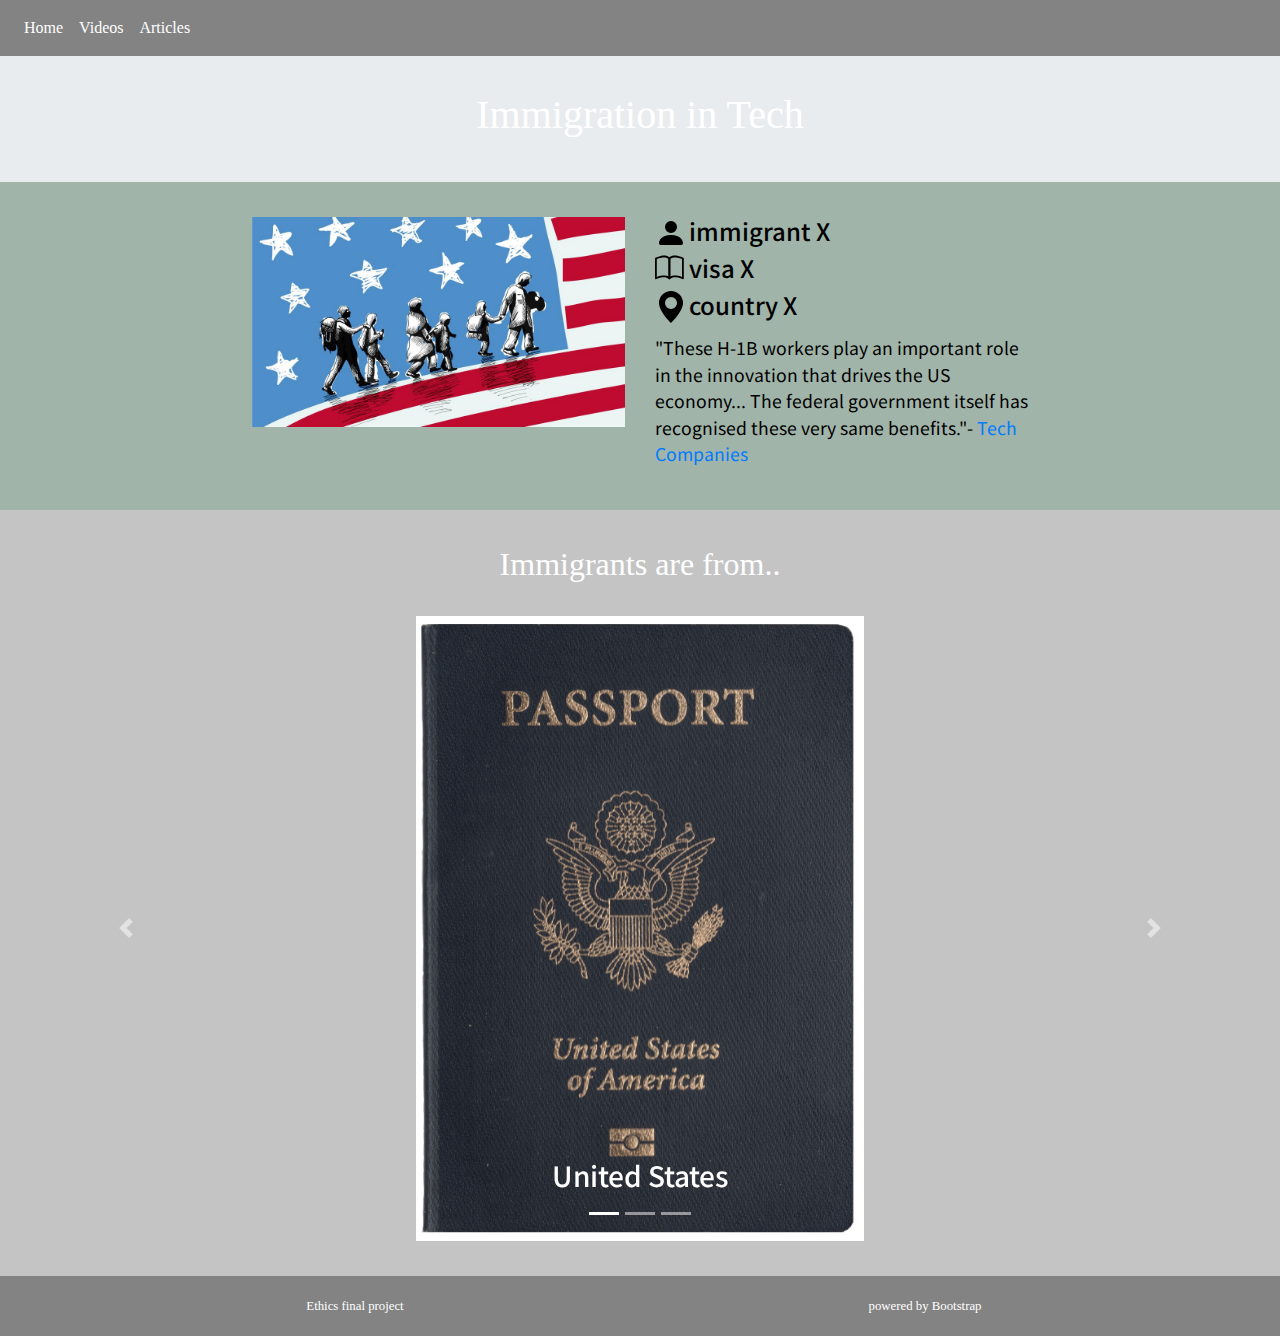
==== index.html @ 5ac71afb "Fix image links" ====
<!DOCTYPE html>

<head>
    <meta http-equiv="Content-Type" content="text/html; charset=UTF-8"/>
    <meta name="viewport" content="width=device-width, initial-scale=1"/>

    <link href="https://fonts.googleapis.com/css2?family=Noto+Sans+JP&display=swap" rel="stylesheet">

    <!-- style sheets -->
    <link href="https://fonts.googleapis.com/icon?family=Material+Icons" rel="stylesheet">
    <link rel="stylesheet" href="https://stackpath.bootstrapcdn.com/bootstrap/4.4.1/css/bootstrap.min.css" integrity="sha384-Vkoo8x4CGsO3+Hhxv8T/Q5PaXtkKtu6ug5TOeNV6gBiFeWPGFN9MuhOf23Q9Ifjh" crossorigin="anonymous" />
    <link rel="stylesheet" href="css/style.css"/>

    <!-- title and favicon -->
    <title>Immigration and Tech</title>
</head>

<body>
    <center>
        <!-- navbar -->
        <nav class="navbar navbar-expand-lg navbar-dark fixed-top" style="background-color: #838383; color: rgb(255, 255, 255);">
            <div class="navbar-collapse collapse w-100 order-1 order-md-0 dual-collapse2">
                <ul class="navbar-nav mr-auto">
                    <li class="nav-item active">
                        <a class="nav-link" href="index.html">Home</a>
                    </li>
                    <li class="nav-item active">
                        <a class="nav-link" href="videos.html">Videos</a>
                    </li>
                    <li class="nav-item active">
                        <a class="nav-link" href="articles.html">Articles</a>
                    </li>
                </ul>
            </div>
        </nav>

        <!-- header -->
        <div class="jumbotron jumbotron-fluid" style="background-image: url('images/gray1crop.jpg'); color: #FFFFFF;">
            <h1 style="font-family:Georgia">Immigration in Tech</h1>
        </div>
    </center>

        <!-- intro -->
    <div class="jumbotron jumbotron-fluid" style="background-color: #a1b4a9; color: #000000; font-family: 'Noto Sans JP', sans-serif;">
        <div class="container-fluid">
            <div class="row">
                <div class="col-0 col-lg-2"></div>
                <div class="col-12 col-lg-4">
                    <center>
                        <div class="image">
                            <img src="images/im1.jpg" style="width:100%; max-width:400px; max-height:400px;"/>
                            <div class="overlay">
                                <div class="jumbotron jumbotron-fluid" style="height: 100%; background-image: url('images/im2.png');">
                                </div>
                            </div>
                        </div>
                        <br> <br>
                    </center>
                </div>
                
                <div class="col-12 col-lg-4">
                    <div class="row">
                        <div class="col-1"><svg class="bi bi-person-fill" width="2em" height="2em" viewBox="0 0 16 16" fill="currentColor" xmlns="http://www.w3.org/2000/svg">
                            <path fill-rule="evenodd" d="M3 14s-1 0-1-1 1-4 6-4 6 3 6 4-1 1-1 1H3zm5-6a3 3 0 1 0 0-6 3 3 0 0 0 0 6z"/>
                        </svg></div>
                        <div class="col"><h4>  immigrant X</h4></div>
                    </div>
                    <div class="row">
                        <div class="col-1"><svg class="bi bi-book" width="1.8em" height="1.8em" viewBox="0 0 16 16" fill="currentColor" xmlns="http://www.w3.org/2000/svg">
                            <path fill-rule="evenodd" d="M3.214 1.072C4.813.752 6.916.71 8.354 2.146A.5.5 0 0 1 8.5 2.5v11a.5.5 0 0 1-.854.354c-.843-.844-2.115-1.059-3.47-.92-1.344.14-2.66.617-3.452 1.013A.5.5 0 0 1 0 13.5v-11a.5.5 0 0 1 .276-.447L.5 2.5l-.224-.447.002-.001.004-.002.013-.006a5.017 5.017 0 0 1 .22-.103 12.958 12.958 0 0 1 2.7-.869zM1 2.82v9.908c.846-.343 1.944-.672 3.074-.788 1.143-.118 2.387-.023 3.426.56V2.718c-1.063-.929-2.631-.956-4.09-.664A11.958 11.958 0 0 0 1 2.82z"/>
                            <path fill-rule="evenodd" d="M12.786 1.072C11.188.752 9.084.71 7.646 2.146A.5.5 0 0 0 7.5 2.5v11a.5.5 0 0 0 .854.354c.843-.844 2.115-1.059 3.47-.92 1.344.14 2.66.617 3.452 1.013A.5.5 0 0 0 16 13.5v-11a.5.5 0 0 0-.276-.447L15.5 2.5l.224-.447-.002-.001-.004-.002-.013-.006-.047-.023a12.582 12.582 0 0 0-.799-.34 12.96 12.96 0 0 0-2.073-.609zM15 2.82v9.908c-.846-.343-1.944-.672-3.074-.788-1.143-.118-2.387-.023-3.426.56V2.718c1.063-.929 2.631-.956 4.09-.664A11.956 11.956 0 0 1 15 2.82z"/>
                        </svg></div>
                        <div class="col"><h4>  visa X</h4></div>
                    </div>
                    <div class="row">
                        <div class="col-1"><svg class="bi bi-geo-alt" width="2em" height="2em" viewBox="0 0 16 16" fill="currentColor" xmlns="http://www.w3.org/2000/svg">
                            <path fill-rule="evenodd" d="M8 16s6-5.686 6-10A6 6 0 0 0 2 6c0 4.314 6 10 6 10zm0-7a3 3 0 1 0 0-6 3 3 0 0 0 0 6z"/>
                        </svg></div>
                        <div class="col"><h4>  country X</h4></div>
                    </div>
                    <p> </p>
                    <p style="font-size: 1.1em;"> 
                        "These H-1B workers play an important role in the innovation that drives the US economy... The federal government itself has recognised these very same benefits."-
                        <a href="https://www.businesstoday.in/current/world/46-top-us-firms-including-apple-facebook-google-support-lawsuit-against-h-1b-visa-rule-changes/story/420533.html">Tech Companies</a>
                    </p>
                </div>
                <div class="col-0 col-lg-2"> </div>
            </div>
        </div>
    </div>
    
    <!-- Passports -->
    <div class="jumbotron jumbotron-fluid" style="font-family: 'Noto Sans JP', sans-serif; background-color: #c4c4c4; color: #000000;">
        <center>
            <h2 style="font-family:Georgia; color: #FFFFFF;">Immigrants are from..</h2>
            <br>
            <div id="carouselExampleCaptions" class="carousel slide" data-ride="carousel">
                <ol class="carousel-indicators">
                  <li data-target="#carouselExampleCaptions" data-slide-to="0" class="active"></li>
                  <li data-target="#carouselExampleCaptions" data-slide-to="1"></li>
                  <li data-target="#carouselExampleCaptions" data-slide-to="2"></li>
                </ol>
                <div class="carousel-inner">
                  <div class="carousel-item active">
                    <img src="images/usa_passport.jpg" alt="us" style="height: 625px;">
                    <div class="carousel-caption">
                      <h3>United States</h3>
                      <!-- <h5>Cincinnati, OH</h5> -->
                    </div>
                  </div>
                  <div class="carousel-item">
                    <img src="images/brasil_passport.png" alt="brasil" style="height: 625px;">
                    <div class="carousel-caption">
                      <h3>Brazil</h3>
                      <!-- <h5>Connemara, Ireland</h5> -->
                    </div>
                  </div>
                  <div class="carousel-item">
                    <img src="images/indonesia_passport.png" alt="indonesia" style="height: 625px;">
                    <div class="carousel-caption">
                      <h3>Indonesia</h3>
                      <!-- <h5>Notre Dame, IN</h5> -->
                    </div>
                  </div>                
                </div>
                <a class="carousel-control-prev" href="#carouselExampleCaptions" role="button" data-slide="prev">
                  <span class="carousel-control-prev-icon" aria-hidden="true"></span>
                  <span class="sr-only">Previous</span>
                </a>
                <a class="carousel-control-next" href="#carouselExampleCaptions" role="button" data-slide="next">
                  <span class="carousel-control-next-icon" aria-hidden="true"></span>
                  <span class="sr-only">Next</span>
                </a>
              </div>
        </center>
    </div>
    
   <!-- <div class="row">
    	<div class="col-sm-6">
    		<div class="thumbnail">
    			<img class="img img-responsive" src="images/im1.jpg" alt="Stock Immigration Image">
    			<p class="push-down-1 text-center">
    				<i class="fa fa-fw fa-camera-retro" aria-hidden="true"></i>
    				What Do Immigrants want and how do they get it?
    			</p>
    		</div>
    	</div>
    	<div class="col-sm-6">
    		<p>Immigration has contributed immensely to America’s economic success, making it a global leader in tech, and also Google the company it is today, we'll continue to stand with immigrants and work to expand opportunity for all</p>
    	</div>
    </div>
      </div>
    -->
    <!-- footer -->
    <footer class="footer">
        <div class="container" style="padding-bottom: 0%;">
            <center>
            <div class="row">
                <div class="col">
                    Ethics final project
                </div>
                <div class="col">
                    powered by <a href="https://getbootstrap.com/" style="color: #FFFFFF;" target="_blank">Bootstrap</a>
                </div>
            </div>
            </center>
        </div>
    </footer>

    <!-- scripts for Boostrap -->
    <script src="https://code.jquery.com/jquery-3.5.1.slim.min.js" integrity="sha384-DfXdz2htPH0lsSSs5nCTpuj/zy4C+OGpamoFVy38MVBnE+IbbVYUew+OrCXaRkfj" crossorigin="anonymous"></script>
    <script src="https://cdn.jsdelivr.net/npm/popper.js@1.16.0/dist/umd/popper.min.js" integrity="sha384-Q6E9RHvbIyZFJoft+2mJbHaEWldlvI9IOYy5n3zV9zzTtmI3UksdQRVvoxMfooAo" crossorigin="anonymous"></script>
    <script src="https://stackpath.bootstrapcdn.com/bootstrap/4.5.0/js/bootstrap.min.js" integrity="sha384-OgVRvuATP1z7JjHLkuOU7Xw704+h835Lr+6QL9UvYjZE3Ipu6Tp75j7Bh/kR0JKI" crossorigin="anonymous"></script>
</body>

</html>
---- css/style.css ----
body {
    padding-top: 56px;
    background-color: #838383;
}

p { 
    margin-bottom: 8px; 
}

.navbar { 
    font-family: Georgia !important; 
}

/* BUTTON COLORS */
.btn-primary, .btn-primary:active, .btn-primary:visited, .btn-primary:focus, .btn-primary.focus {
    background-color: #b6b6b6 !important;
    border-color: #b6b6b6;
    color: #FFFFFF;
    border-radius: 20px;
    font-family:Georgia;
    box-shadow: none !important;
}
.btn-primary:hover {
    background-color: #838383 !important;
    border-color: #838383;
    color: #FFFFFF;
    border-radius: 20px;
    font-family:Georgia;
    box-shadow: none !important;
}
.btn-secondary, .btn-secondary:hover, .btn-secondary:active, .btn-secondary:visited, .btn-secondary:focus, .btn-secondary.focus {
    background-color: #838383 !important;
    border-color: #838383;
    color: #FFFFFF;
    border-radius: 0px;
    box-shadow: none !important;
    outline: #838383;
}

.jumbotron{
    padding: 35px;
    margin-top: 0px;
    margin-bottom: 0px;

    /* allows for background images */
	background-size: cover;
    background-repeat: no-repeat;
} 

.footer {
    position: relative;
    bottom: 0;
    width: 100%;
    height: 60px;
    line-height: 60px;
    background-color: #838383;
    font-family: Georgia !important;
    font-size: .8em;
    color: #FFFFFF;
}

/* vertical center */
.centerme {
    position: relative;
    top: 50%;
    transform: translateY(-50%);
}

/* image overlay on mouse hover */
.image {
    position:relative;
    display:inline-block;
    margin-bottom: 0em;
 }
 .overlay {
    display:none;
 }
 .image:hover .overlay {
    width:100%;
    height:100%;
    background:rgba(0,0,0,.7);
    position:absolute;
    top:0;
    left:0;
    display:inline-block;
    -webkit-box-sizing:border-box;
    -moz-box-sizing:border-box;
    box-sizing:border-box;
    img {
       vertical-align: top;
    }
 }

 /* jumbotron overlay on mouse hover */
 .hovjumbo { position:relative;}
 .hovjumbo:hover .overlay {
    width:100%;
    height:100%;
    background:rgba(0,0,0,.7);
    position:absolute;
    top:0;
    left:0;
    display:inline-block;
    -webkit-box-sizing:border-box;
    -moz-box-sizing:border-box;
    box-sizing:border-box;
    img {
       vertical-align: top;
    }
 }

/* MODAL */
/* The Modal (background) */
.modal {
    display: none; /* Hidden by default */
    position: fixed; /* Stay in place */
    z-index: 1; /* Sit on top */
    left: 0;
    top: 0;
    width: 100%; /* Full width */
    height: 100%; /* Full height */
    overflow: auto; /* Enable scroll if needed */
    background-color: rgb(0,0,0); /* Fallback color */
    background-color: rgba(0,0,0,0.7); /* Black w/ opacity */
}
/* Modal Content/Box */
.modal-content {
    background-color: #fefefe;
    margin: 80px auto; /* 15% from the top and centered */
    padding: 5px;
    border: 1px solid #888;
    width: 90%; /* Could be more or less, depending on screen size */
}
/* The Close Button */
.close {
    color: #aaa;
    float: right;
    font-size: 28px;
    font-weight: bold;
}
.close:hover,
.close:focus {
    color: black;
    text-decoration: none;
    cursor: pointer;
}

/* VIDEOS */
.container {
    position: relative;
    width: 100%;
    height: 0;
    padding-bottom: 56.25%;
}
.video {
    position: absolute;
    top: 0;
    left: 0;
    width: 100%;
    height: 100%;
}
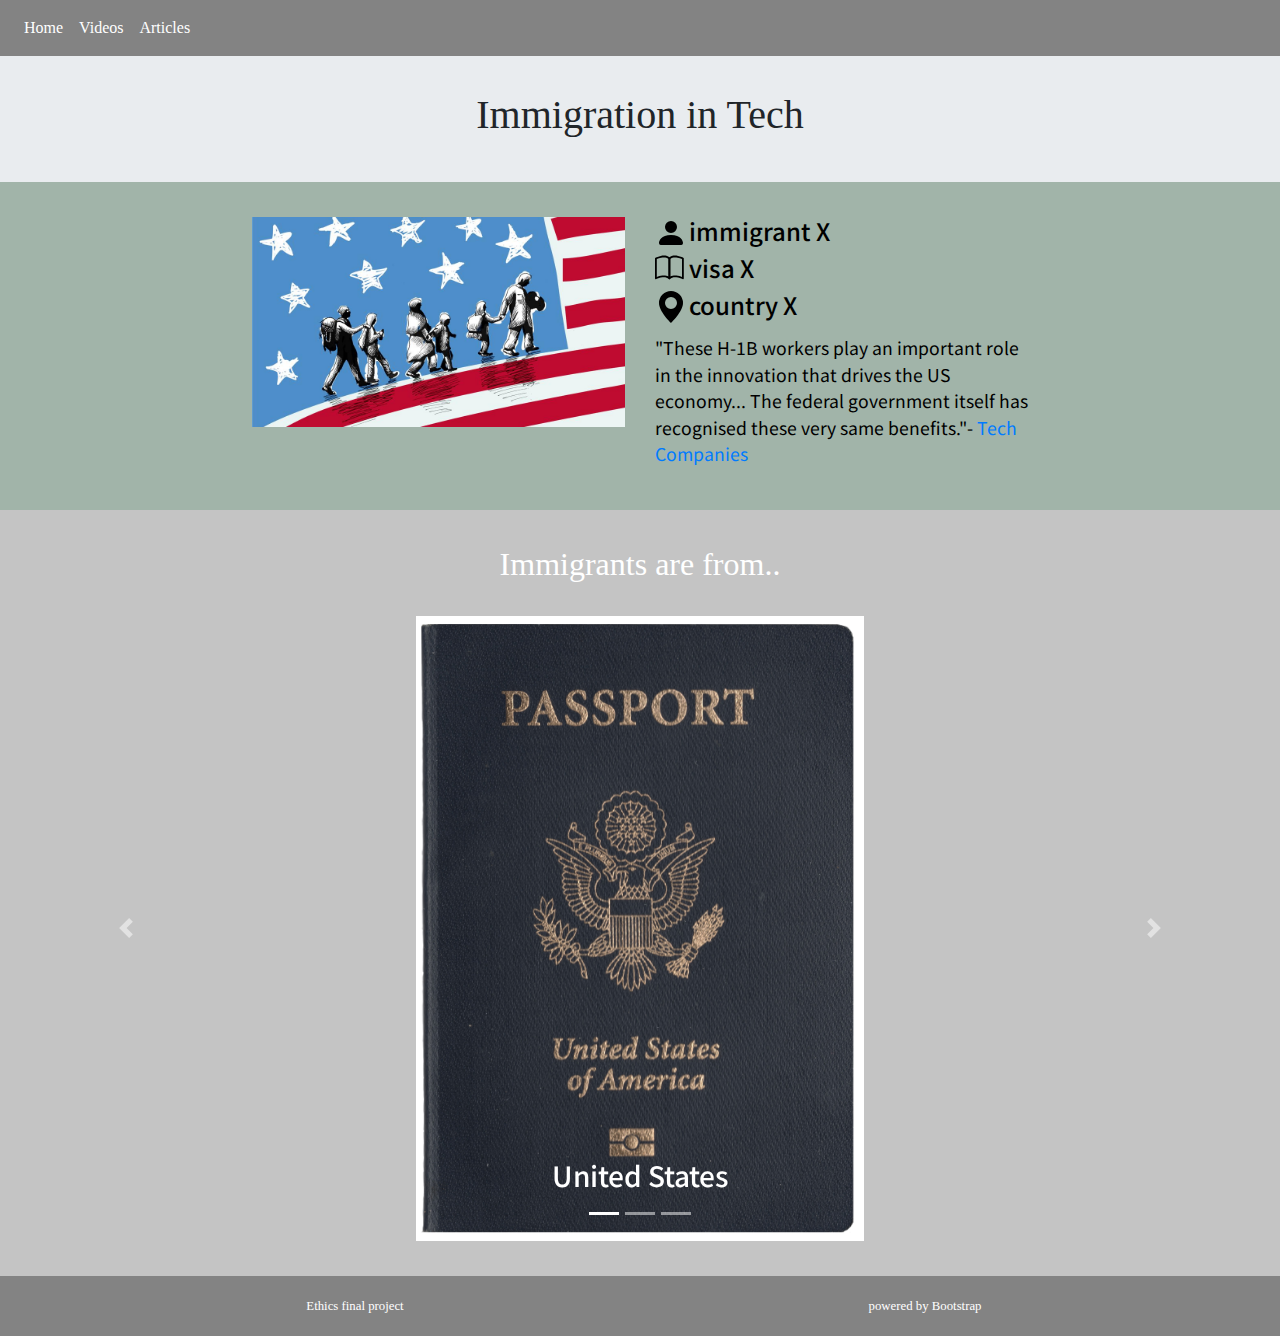
==== commit a882768c: "More readable styling" ====
--- a/index.html
+++ b/index.html
@@ -35,7 +35,7 @@
         </nav>
 
         <!-- header -->
-        <div class="jumbotron jumbotron-fluid" style="background-image: url('images/gray1crop.jpg'); color: #FFFFFF;">
+        <div class="jumbotron jumbotron-fluid">
             <h1 style="font-family:Georgia">Immigration in Tech</h1>
         </div>
     </center>
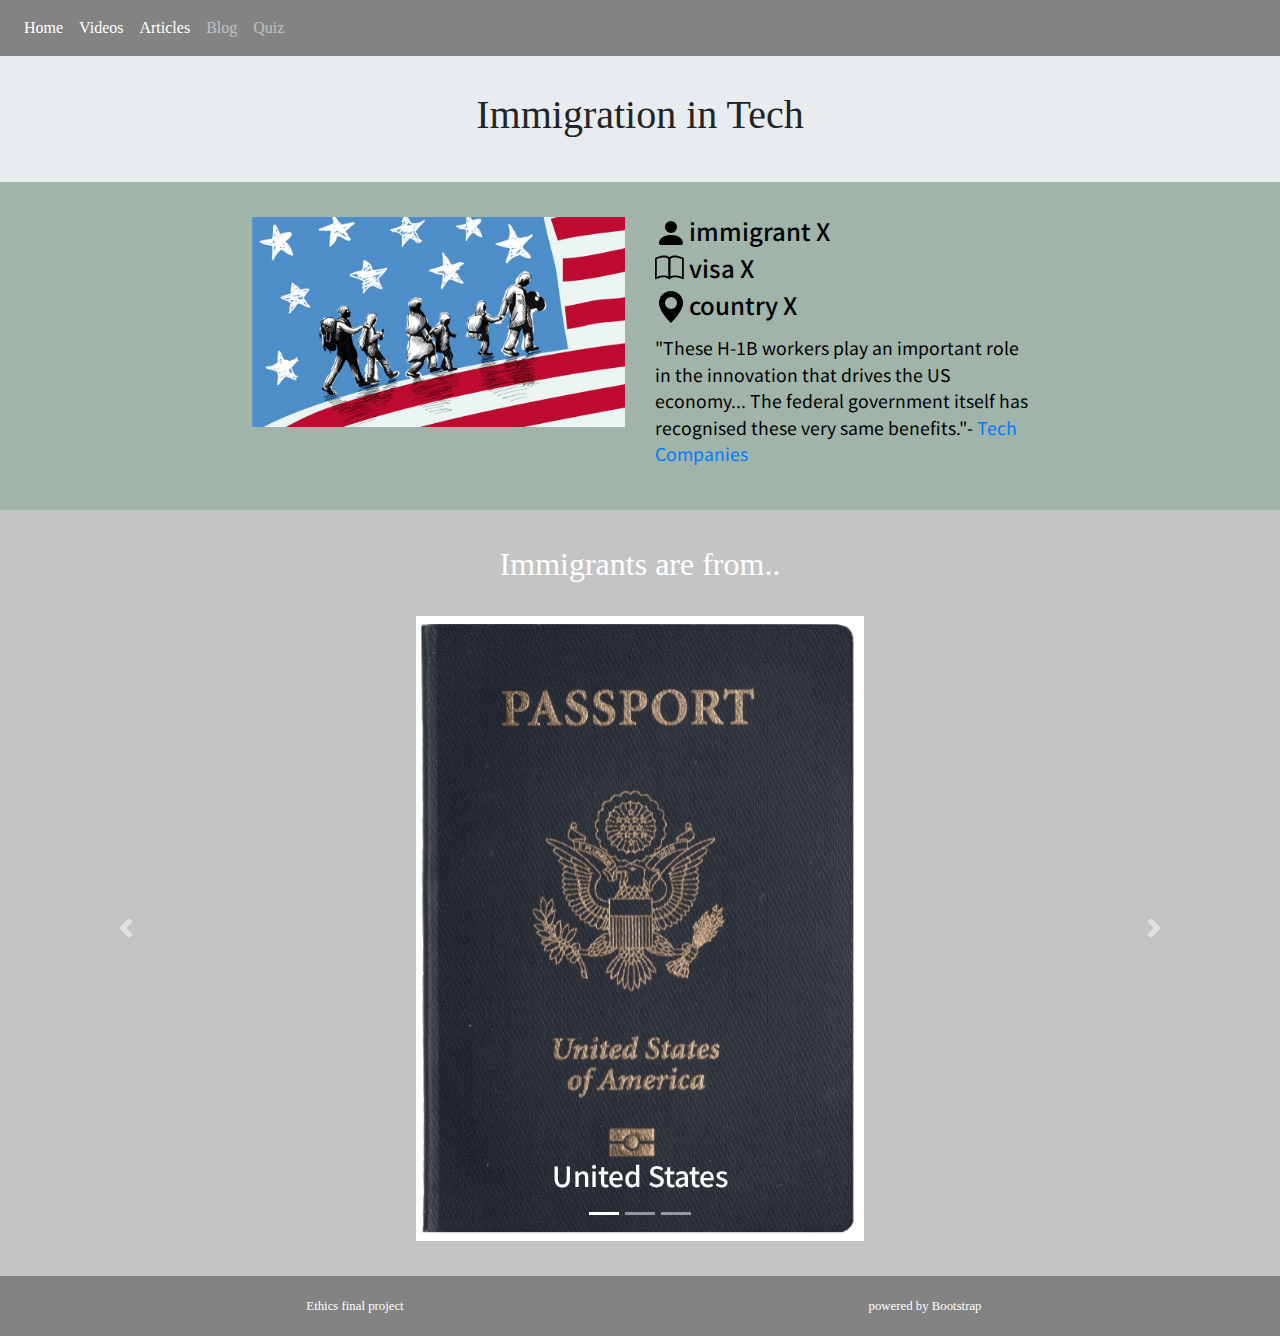
==== commit 35b3a970: "Quiz page" ====
--- a/index.html
+++ b/index.html
@@ -30,6 +30,12 @@
                     <li class="nav-item active">
                         <a class="nav-link" href="articles.html">Articles</a>
                     </li>
+                    <li>
+                      <a class="nav-link" href="blog.html">Blog</a>
+                    </li>
+                    <li>
+                      <a class="nav-link" href="quiz.html">Quiz</a>
+                    </li>
                 </ul>
             </div>
         </nav>
@@ -57,7 +63,7 @@
                         <br> <br>
                     </center>
                 </div>
-                
+
                 <div class="col-12 col-lg-4">
                     <div class="row">
                         <div class="col-1"><svg class="bi bi-person-fill" width="2em" height="2em" viewBox="0 0 16 16" fill="currentColor" xmlns="http://www.w3.org/2000/svg">
@@ -79,7 +85,7 @@
                         <div class="col"><h4>  country X</h4></div>
                     </div>
                     <p> </p>
-                    <p style="font-size: 1.1em;"> 
+                    <p style="font-size: 1.1em;">
                         "These H-1B workers play an important role in the innovation that drives the US economy... The federal government itself has recognised these very same benefits."-
                         <a href="https://www.businesstoday.in/current/world/46-top-us-firms-including-apple-facebook-google-support-lawsuit-against-h-1b-visa-rule-changes/story/420533.html">Tech Companies</a>
                     </p>
@@ -88,7 +94,7 @@
             </div>
         </div>
     </div>
-    
+
     <!-- Passports -->
     <div class="jumbotron jumbotron-fluid" style="font-family: 'Noto Sans JP', sans-serif; background-color: #c4c4c4; color: #000000;">
         <center>
@@ -121,7 +127,7 @@
                       <h3>Indonesia</h3>
                       <!-- <h5>Notre Dame, IN</h5> -->
                     </div>
-                  </div>                
+                  </div>
                 </div>
                 <a class="carousel-control-prev" href="#carouselExampleCaptions" role="button" data-slide="prev">
                   <span class="carousel-control-prev-icon" aria-hidden="true"></span>
@@ -134,7 +140,7 @@
               </div>
         </center>
     </div>
-    
+
    <!-- <div class="row">
     	<div class="col-sm-6">
     		<div class="thumbnail">
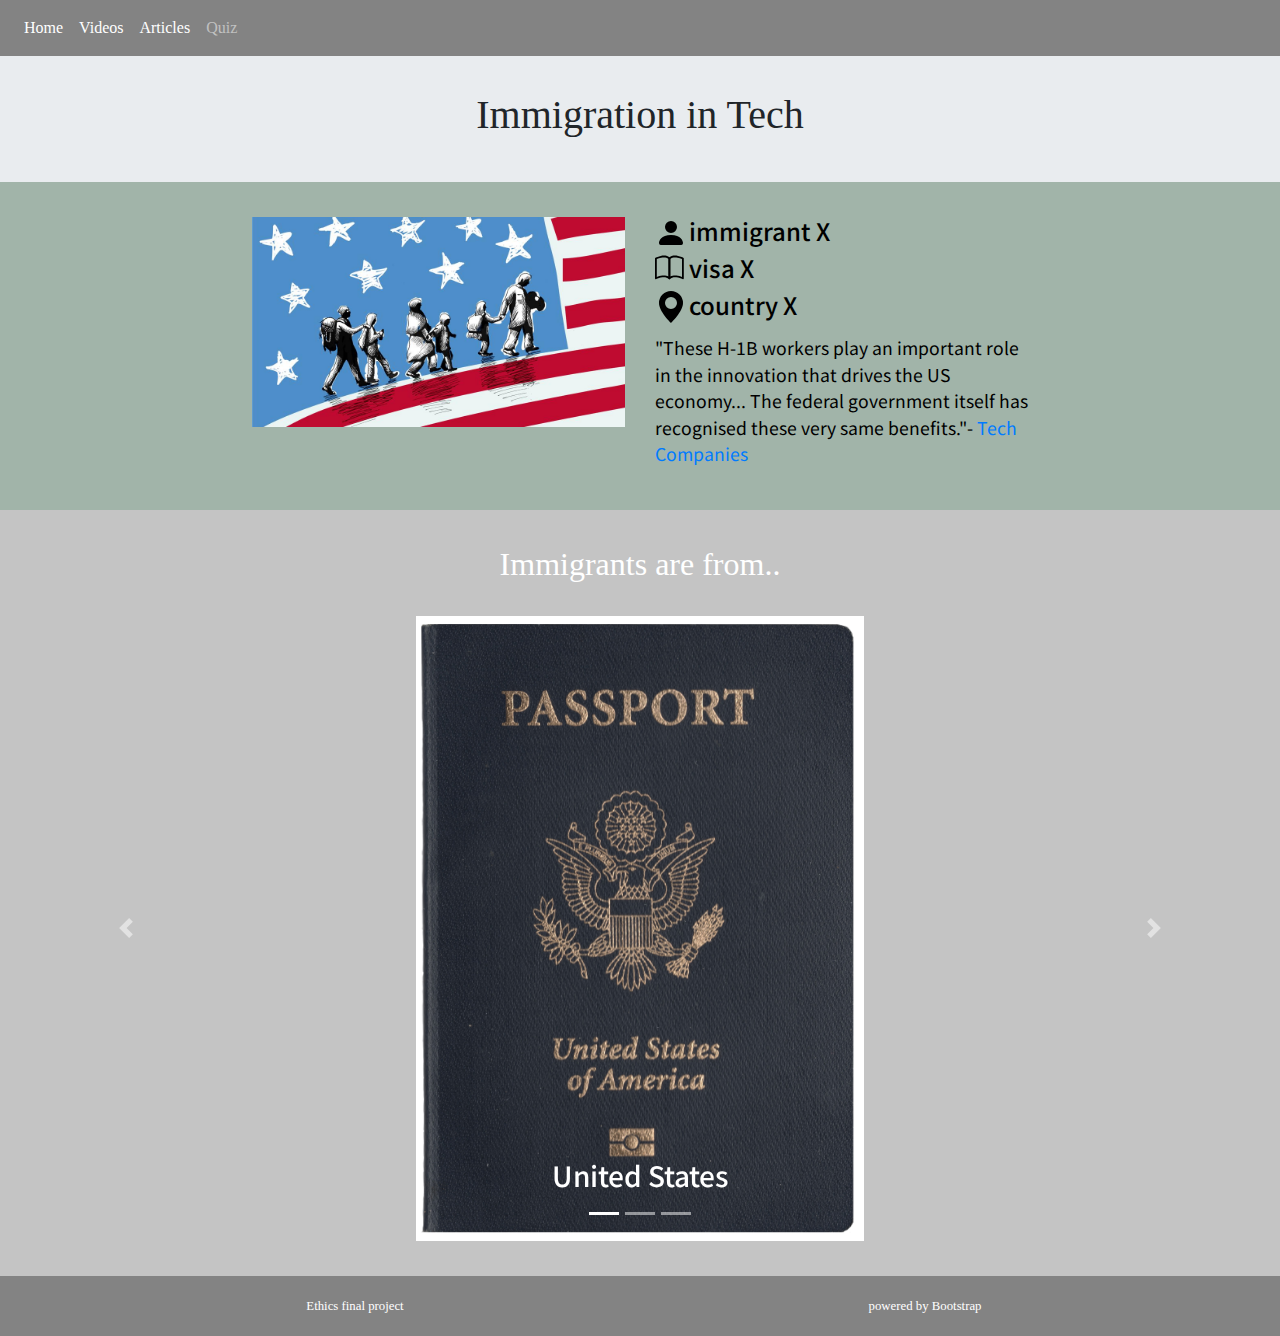
==== commit b9c4cf84: "done" ====
--- a/index.html
+++ b/index.html
@@ -29,9 +29,6 @@
                     </li>
                     <li class="nav-item active">
                         <a class="nav-link" href="articles.html">Articles</a>
-                    </li>
-                    <li>
-                      <a class="nav-link" href="blog.html">Blog</a>
                     </li>
                     <li>
                       <a class="nav-link" href="quiz.html">Quiz</a>
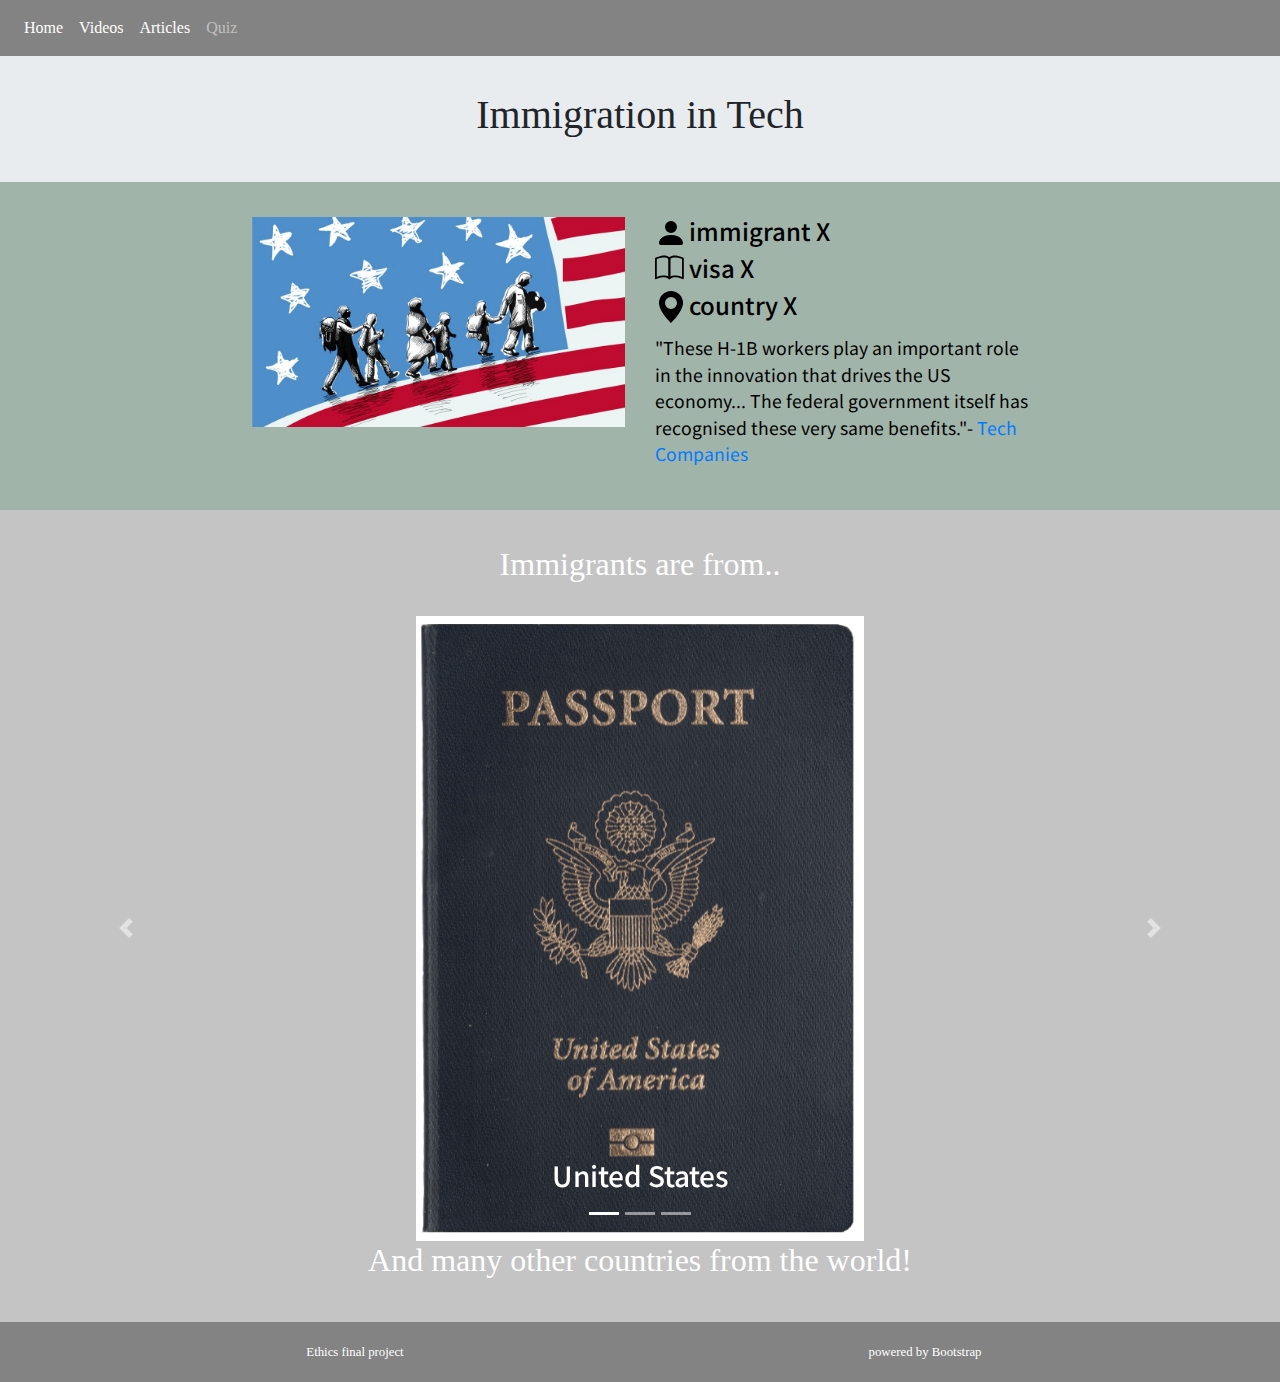
==== commit 1c9d023a: "Update index.html" ====
--- a/index.html
+++ b/index.html
@@ -135,6 +135,7 @@
                   <span class="sr-only">Next</span>
                 </a>
               </div>
+            <h2 style="font-family:Georgia; color: #FFFFFF;">And many other countries from the world!</h2>
         </center>
     </div>
 
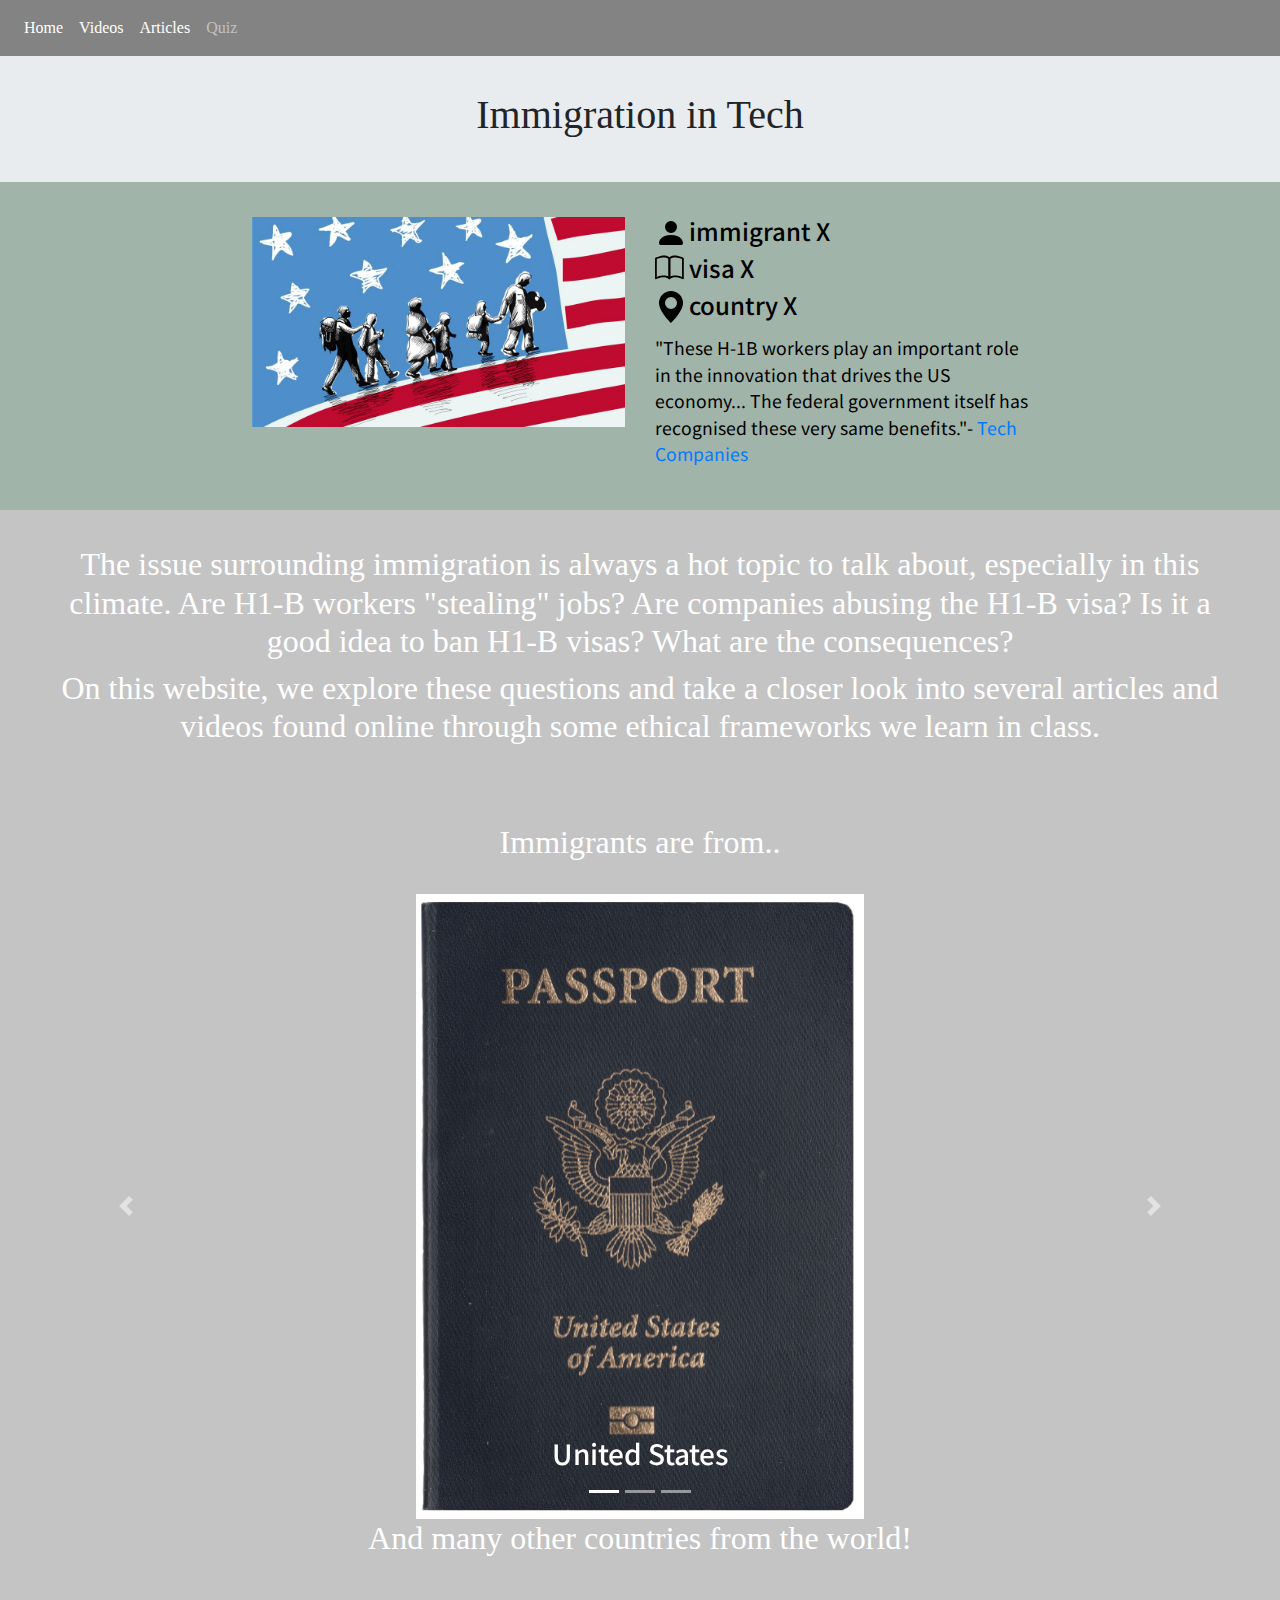
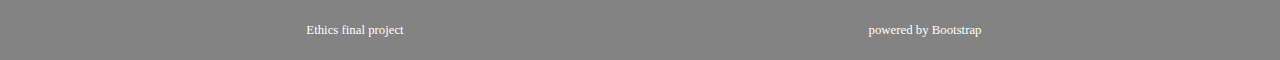
==== commit 42a96045: "Update index.html" ====
--- a/index.html
+++ b/index.html
@@ -92,6 +92,15 @@
         </div>
     </div>
 
+    <div class="jumbotron jumbotron-fluid" style="background-color: #c4c4c4; color: #000000; font-family: 'Noto Sans JP', sans-serif;">
+        <center>
+            <h2 style="font-family:Georgia; color: #FFFFFF;">The issue surrounding immigration is always a hot topic to talk about, especially in this climate. Are H1-B workers "stealing" jobs? Are companies abusing the H1-B visa? Is it a good idea to ban H1-B visas? What are the consequences?</h2>
+            <h2 style="font-family:Georgia; color: #FFFFFF;">On this website, we explore these questions and take a closer look into several articles and videos found online through some ethical frameworks we learn in class.</h2>
+        </center>
+    </div>
+
+    
+    
     <!-- Passports -->
     <div class="jumbotron jumbotron-fluid" style="font-family: 'Noto Sans JP', sans-serif; background-color: #c4c4c4; color: #000000;">
         <center>
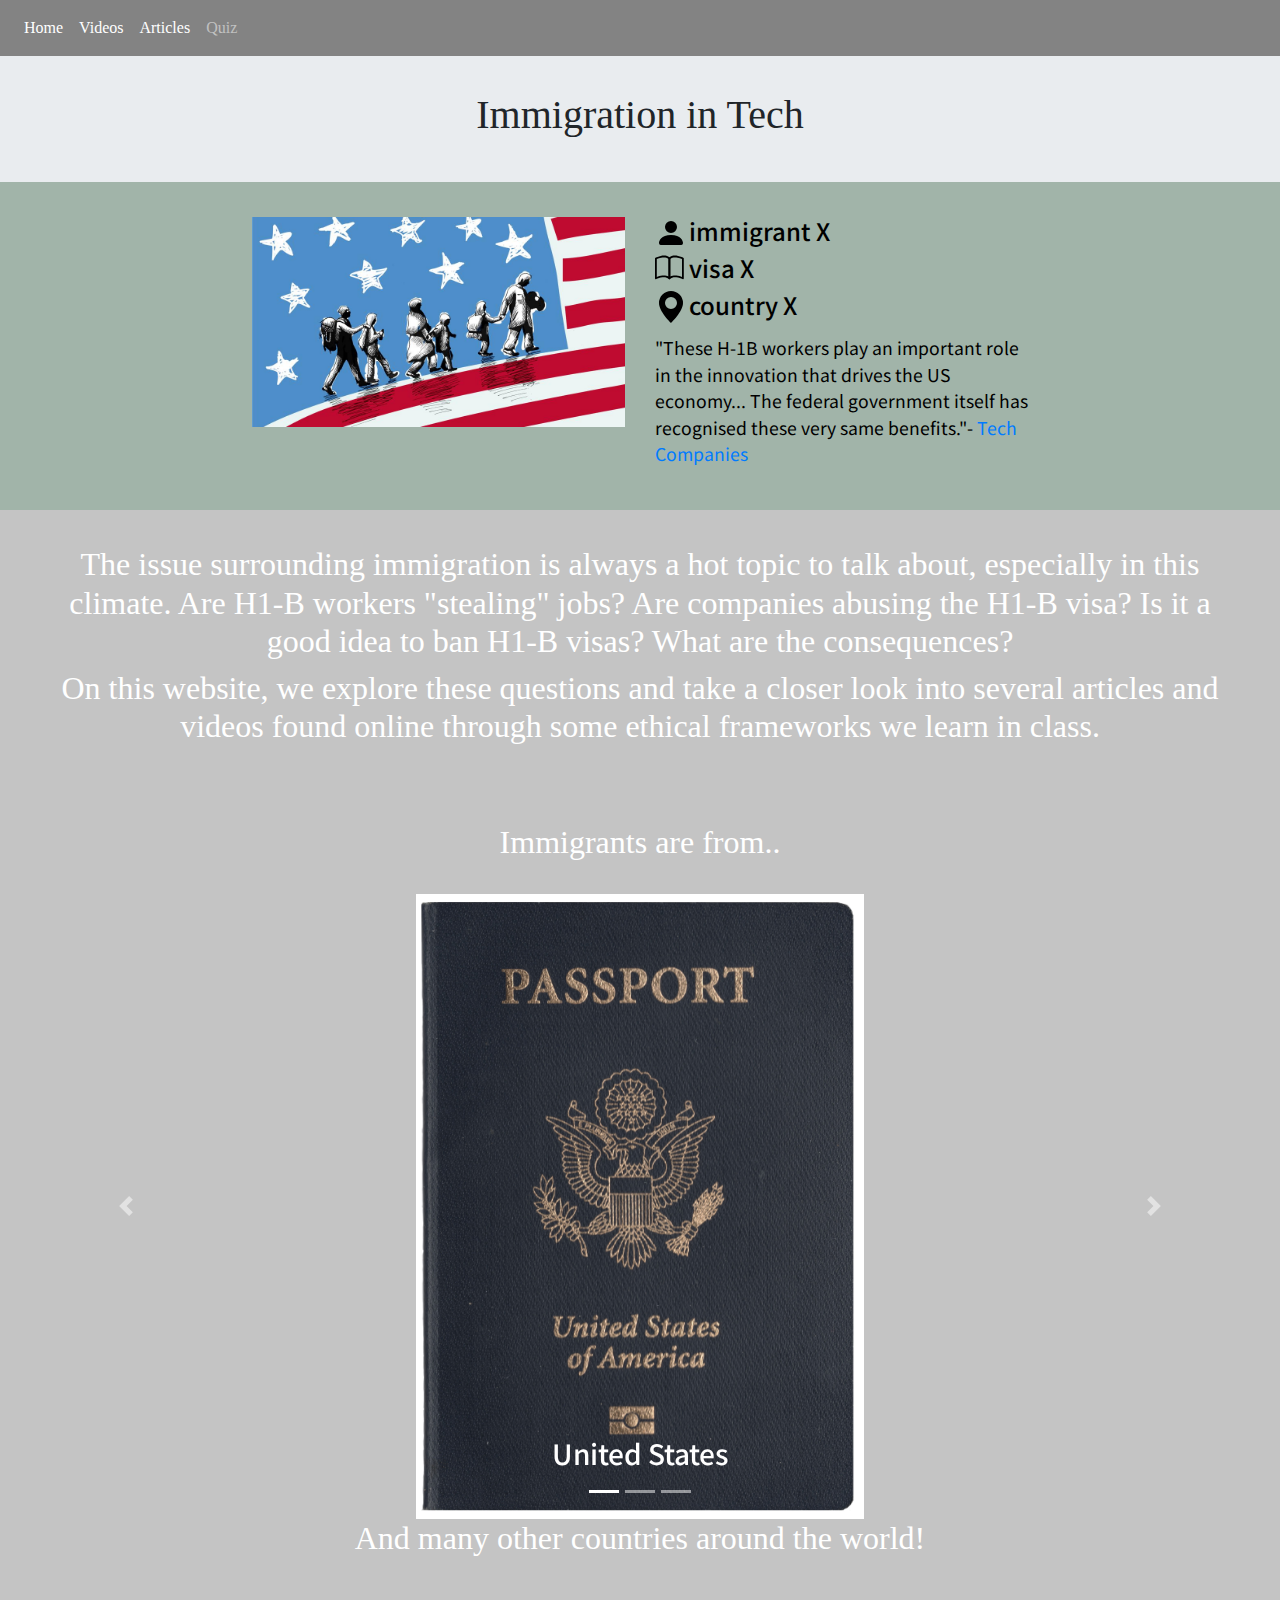
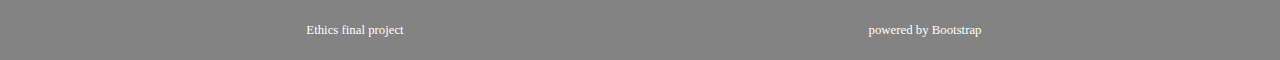
==== commit 20d7e699: "Update index.html" ====
--- a/index.html
+++ b/index.html
@@ -144,7 +144,7 @@
                   <span class="sr-only">Next</span>
                 </a>
               </div>
-            <h2 style="font-family:Georgia; color: #FFFFFF;">And many other countries from the world!</h2>
+            <h2 style="font-family:Georgia; color: #FFFFFF;">And many other countries around the world!</h2>
         </center>
     </div>
 
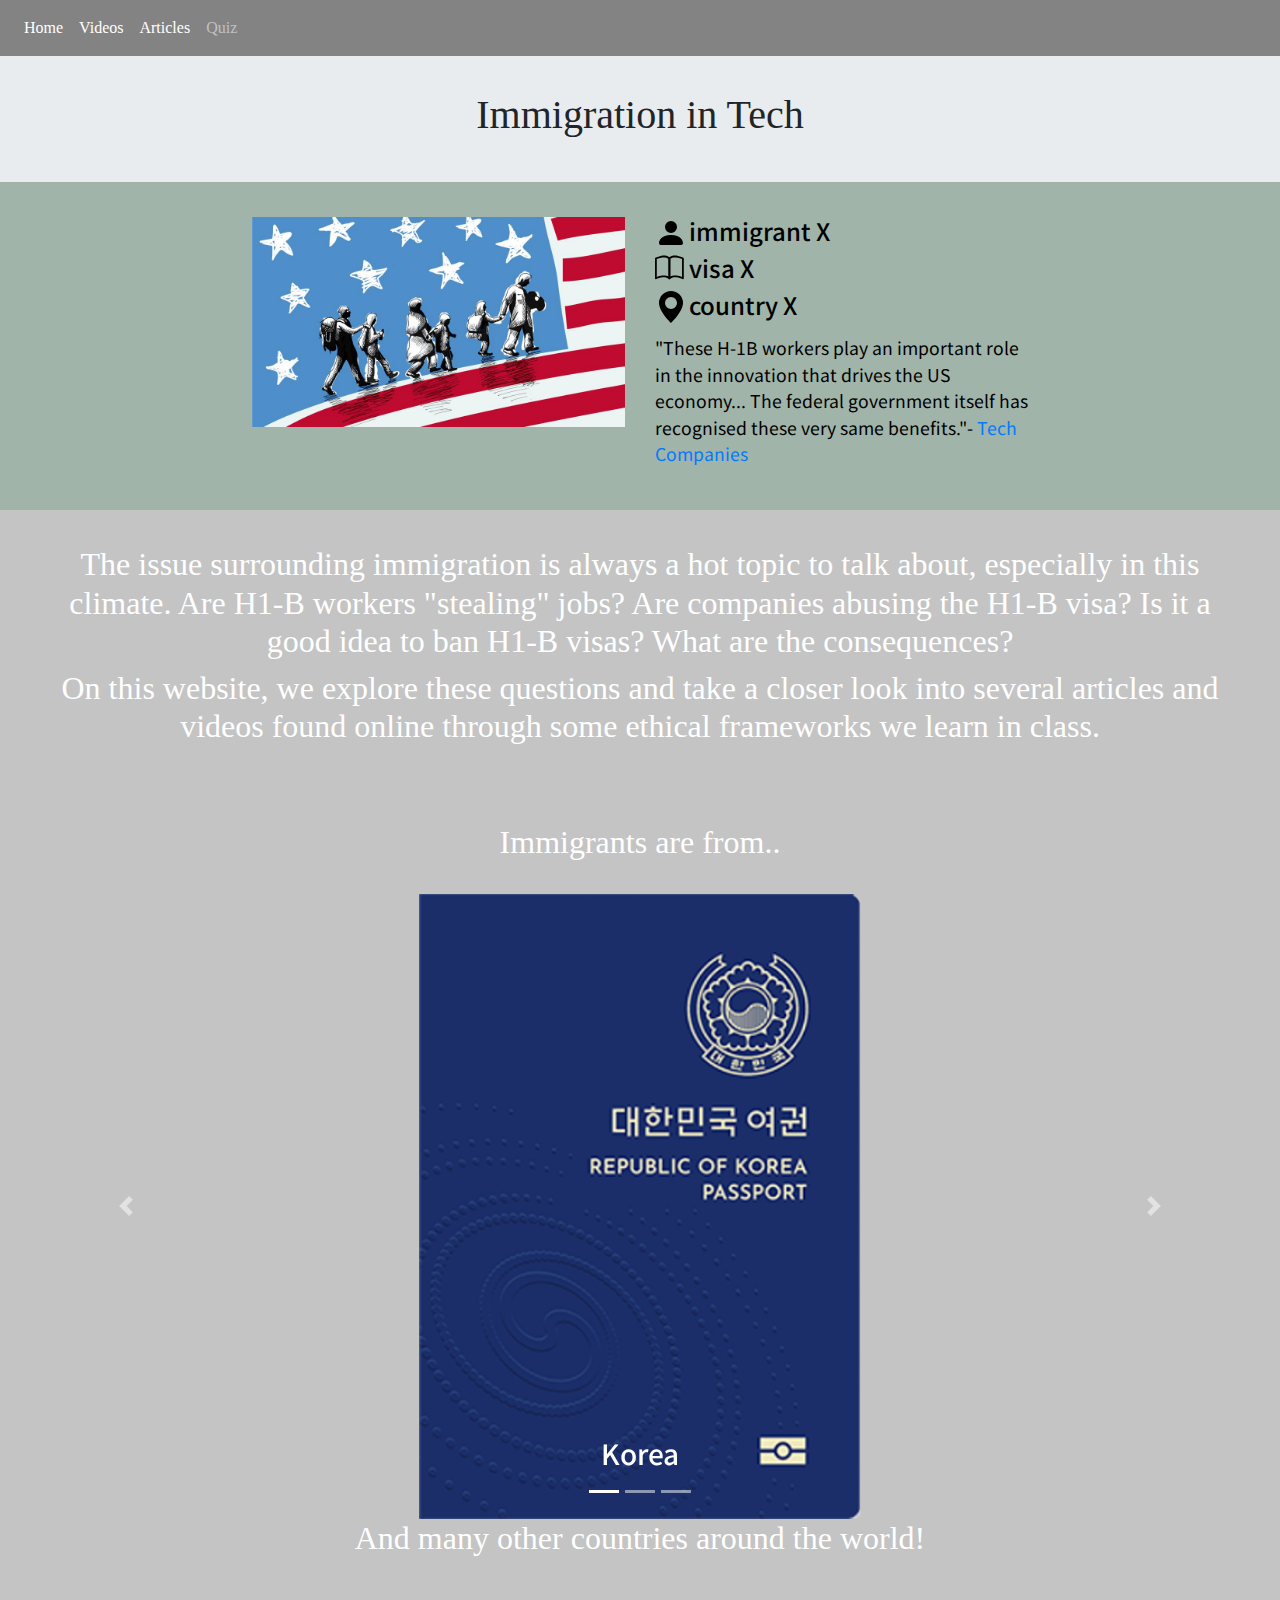
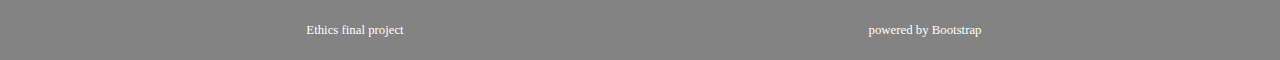
==== commit 6b5214c4: "Update index.html" ====
--- a/index.html
+++ b/index.html
@@ -92,7 +92,7 @@
         </div>
     </div>
 
-    <div class="jumbotron jumbotron-fluid" style="background-color: #c4c4c4; color: #000000; font-family: 'Noto Sans JP', sans-serif;">
+    <div class="jumbotron jumbotron-fluid" style="background-color: #c4c4c4; color: #black; font-family: 'Noto Sans JP', sans-serif;">
         <center>
             <h2 style="font-family:Georgia; color: #FFFFFF;">The issue surrounding immigration is always a hot topic to talk about, especially in this climate. Are H1-B workers "stealing" jobs? Are companies abusing the H1-B visa? Is it a good idea to ban H1-B visas? What are the consequences?</h2>
             <h2 style="font-family:Georgia; color: #FFFFFF;">On this website, we explore these questions and take a closer look into several articles and videos found online through some ethical frameworks we learn in class.</h2>
@@ -114,24 +114,24 @@
                 </ol>
                 <div class="carousel-inner">
                   <div class="carousel-item active">
-                    <img src="images/usa_passport.jpg" alt="us" style="height: 625px;">
+                    <img src="images/korea.png" alt="us" style="height: 625px;">
                     <div class="carousel-caption">
-                      <h3>United States</h3>
-                      <!-- <h5>Cincinnati, OH</h5> -->
+                      <h3>Korea</h3>
+                      
                     </div>
                   </div>
                   <div class="carousel-item">
                     <img src="images/brasil_passport.png" alt="brasil" style="height: 625px;">
                     <div class="carousel-caption">
                       <h3>Brazil</h3>
-                      <!-- <h5>Connemara, Ireland</h5> -->
+                      
                     </div>
                   </div>
                   <div class="carousel-item">
                     <img src="images/indonesia_passport.png" alt="indonesia" style="height: 625px;">
                     <div class="carousel-caption">
                       <h3>Indonesia</h3>
-                      <!-- <h5>Notre Dame, IN</h5> -->
+                     
                     </div>
                   </div>
                 </div>
